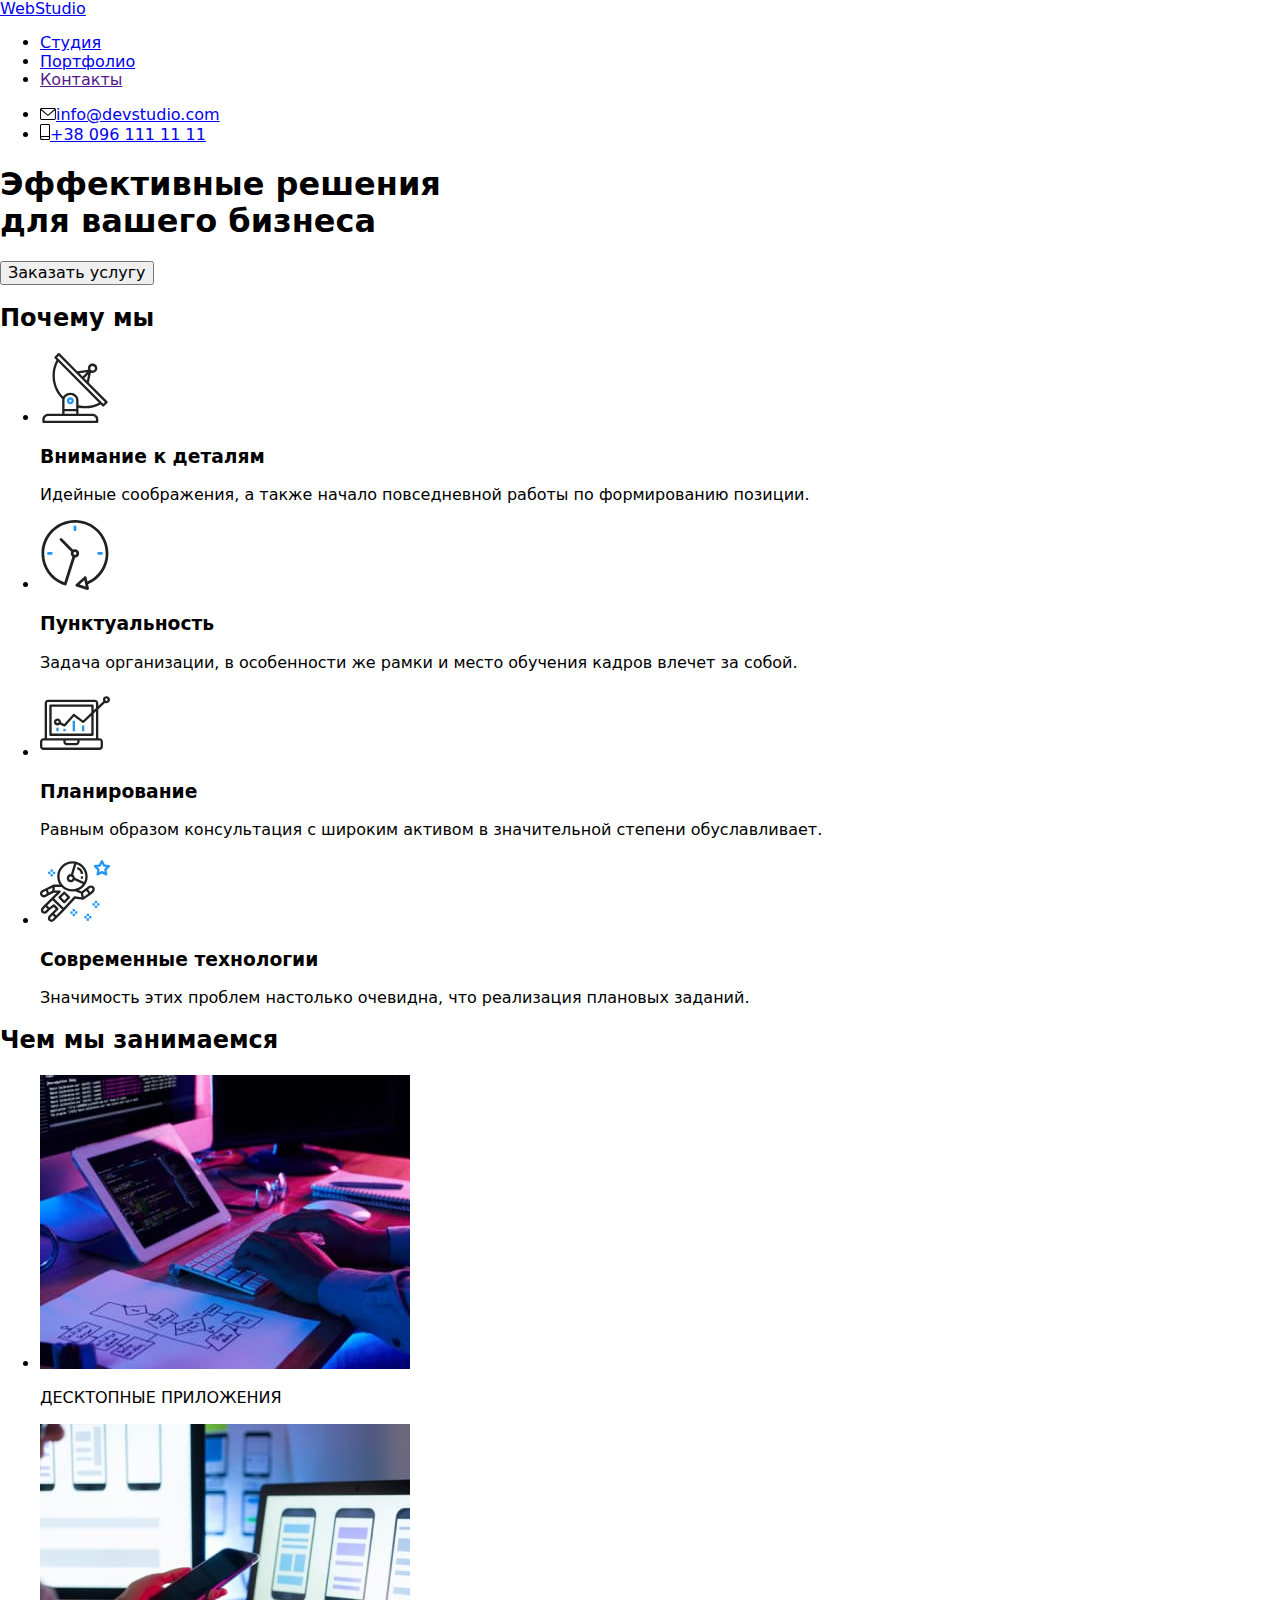
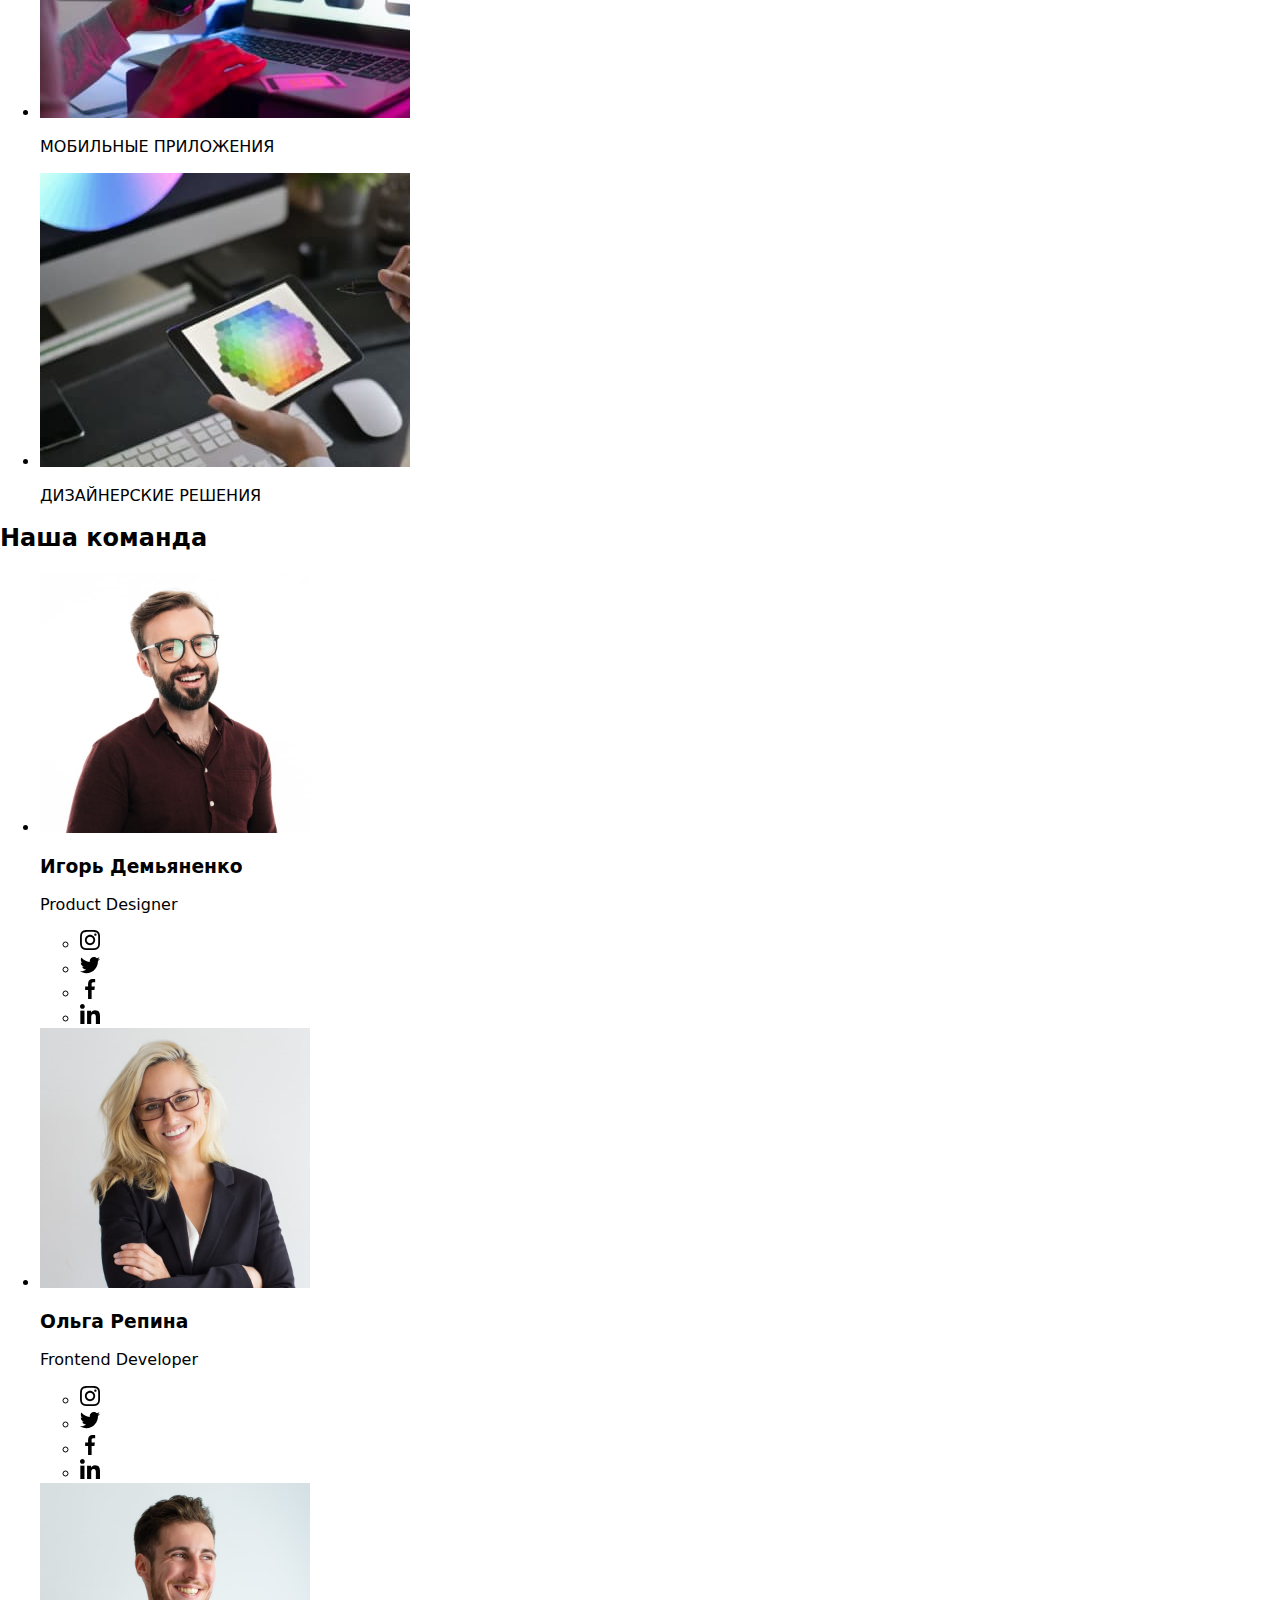
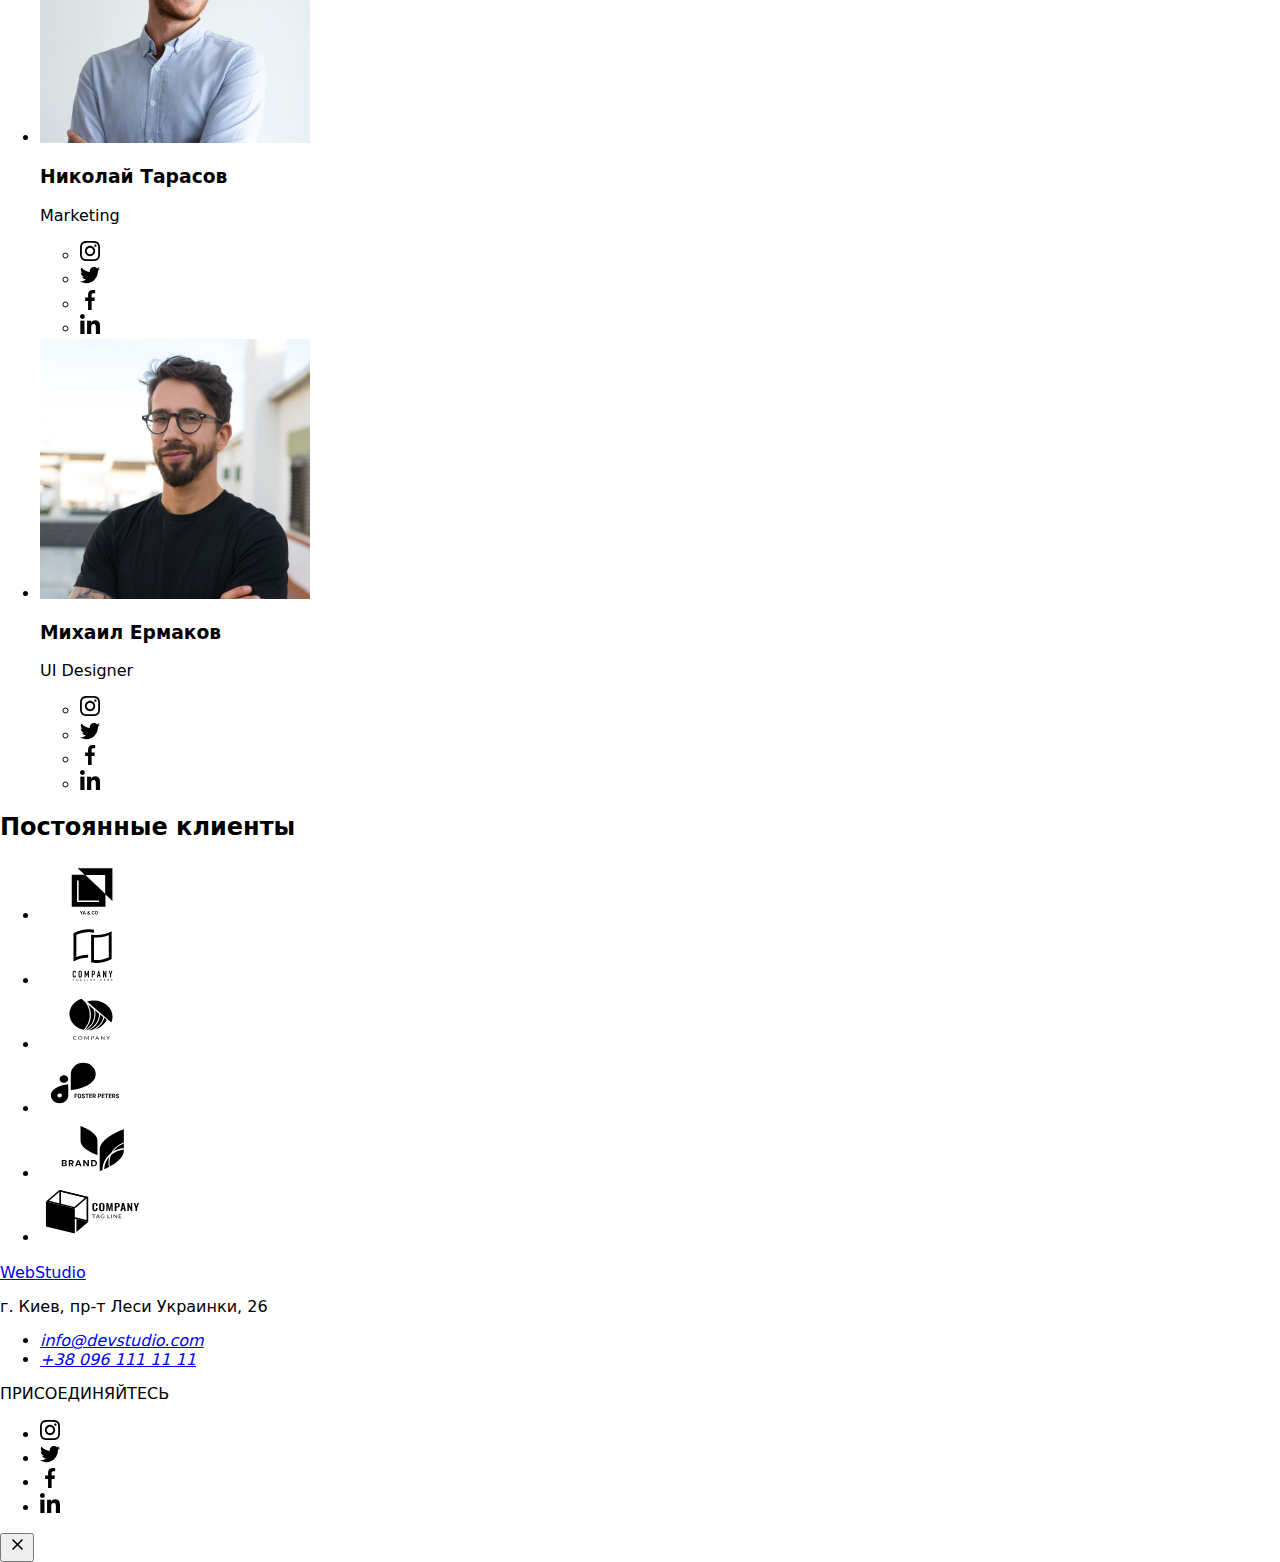
==== index.html @ 8358522f "Добавляет разметку макета" ====
<!DOCTYPE html>
<html lang="ru">

<head>
    <meta charset="UTF-8">
    <meta http-equiv="X-UA-Compatible" content="IE=edge">
    <meta name="viewport" content="width=device-width, initial-scale=1.0">
    <title>Document</title>
    <link href="https://fonts.googleapis.com/css2?family=Raleway:wght@700&family=Roboto:wght@400;500;700;900&display=swap"
        rel="stylesheet">
    <link rel="stylesheet" href="https://cdnjs.cloudflare.com/ajax/libs/modern-normalize/1.1.0/modern-normalize.min.css">
    <link rel="stylesheet" href="./css/styles.css">
</head>

<body>
    <!-- Шапка сайта -->
    <header class="page-header">
        <div class="container main-nav">
            <nav class="main-nav">
                <a href="/" class="logo">Web<span class="logo-header">Studio</span></a>
                <ul class="site-nav list">
                    <li class="item"><a href="./index.html" class="link current">Студия</a></li>
                    <li class="item"><a href="./portfolio.html" class="link">Портфолио</a></li>
                    <li class="item"><a href="" class="link">Контакты</a></li>
                </ul>
            </nav>
            <ul class="auth-nav list">
                <li class="item">
                    <a href="mailto:info@devstudio.com" class="link">
                        <svg class="icon" width="16" height="12">
                            <use href="./images/icons.svg#icon-envelope"></use>
                        </svg><span class="link-element">info@devstudio.com</span>
                    </a>
                </li>
                <li class="item">
                    <a href="tell:+380961111111" class="link">
                        <svg class="icon" width="10" height="16">
                            <use href="./images/icons.svg#icon-smartphone"></use>
                        </svg><span class="link-element">+38 096 111 11 11</span>
                    </a>
                </li>
            </ul>
        </div>
    </header>
        
    <main>
        <!-- Герой -->
        <section class="hero">
            <div class="container">
                <h1 class="hero-title">Эффективные решения<br /> для вашего бизнеса</h1>
                <button type="button" class="button" data-modal-open>Заказать услугу</button>
            </div>
        </section>

        <!-- Преимущества -->

        <section class="section-feature">
            <div class="container">
                <h2 class="visually-hidden">Почему мы</h2>
                <ul class="feature-list list">
                    <li class="feature-element">
                        <div class="feature-icon">
                            <svg width="70" height="70">
                                <use href="./images/icons.svg#icon-antenna-1"></use>
                            </svg>
                        </div>
                        <h3 class="title">Внимание к деталям</h3>
                        <p>Идейные соображения, а также начало повседневной работы по формированию позиции.</p>
                    </li>
                    <li class="feature-element">
                        <div class="feature-icon">
                            <svg width="70" height="70">
                                <use href="./images/icons.svg#icon-clock-1"></use>
                            </svg>
                        </div>
                        <h3 class="title">Пунктуальность</h3>
                        <p>Задача организации, в особенности же рамки и место обучения кадров влечет за собой.</p>
                    </li>
                    <li class="feature-element">
                        <div class="feature-icon">
                            <svg width="70" height="70">
                                <use href="./images/icons.svg#icon-diagram-1"></use>
                            </svg>
                        </div>
                        <h3 class="title">Планирование</h3>
                        <p>Равным образом консультация с широким активом в значительной степени обуславливает.</p>
                    </li>
                    <li class="feature-element">
                        <div class="feature-icon">
                            <svg width="70" height="70">
                                <use href="./images/icons.svg#icon-astronaut-1"></use>
                            </svg>
                        </div>
                        <h3 class="title">Современные технологии</h3>
                        <p>Значимость этих проблем настолько очевидна, что реализация плановых заданий.</p>
                    </li>
                </ul>
            </div>
        </section>

        <!-- Что делаем -->

        <section class="section">
            <div class="container">
                <h2 class="section-title">Чем мы занимаемся</h2>
                <ul class="list work">
                    <li class="work-element">
                        <img src="./images/box1.jpg" alt="Десктопные приложения" width="370">
                        <p class="work-text">ДЕСКТОПНЫЕ ПРИЛОЖЕНИЯ</p>
                    </li>
                    <li class="work-element">
                        <img src="./images/box2.jpg" alt="Мобильные приложения" width="370">
                        <p class="work-text">МОБИЛЬНЫЕ ПРИЛОЖЕНИЯ</p>
                    </li>
                    <li class="work-element">
                        <img src="./images/box3.jpg" alt="Дизайн" width="370">
                        <p class="work-text">ДИЗАЙНЕРСКИЕ РЕШЕНИЯ</p>
                    </li>
                </ul>
            </div>
        </section>

        <!-- Команда -->

        <section class="section team">
            <div class="container">
                <h2 class="section-title">Наша команда</h2>
                <ul class="team-list list">
                    <li class="team-element">
                        <img src="./images/img1.jpg" alt="Product Designer" width="270">
                        <div class="team-content">
                            <h3 class="title">Игорь Демьяненко</h3>
                            <p class="text">Product Designer</p>
                            <ul class="team-social-list list">
                                <li class="team-social-item">
                                    <a href="" class="team-social-link">
                                        <svg class="team-social-icon" width="20" height="20">
                                            <use href="./images/icons.svg#icon-instagram-2"></use>
                                        </svg>
                                    </a>
                                </li>
                                <li class="team-social-item">
                                    <a href="" class="team-social-link">
                                        <svg class="team-social-icon" width="20" height="20">
                                            <use href="./images/icons.svg#icon-twitter-1"></use>
                                        </svg>
                                    </a>
                                </li>
                                <li class="team-social-item">
                                    <a href="" class="team-social-link">
                                        <svg class="team-social-icon" width="20" height="20">
                                            <use href="./images/icons.svg#icon-facebook-1"></use>
                                        </svg>
                                    </a>
                                </li>
                                <li class="team-social-item">
                                    <a href="" class="team-social-link">
                                        <svg class="team-social-icon" width="20" height="20">
                                            <use href="./images/icons.svg#icon-linkedin-1"></use>
                                        </svg>
                                    </a>
                                </li>
                            </ul>
                        </div>
                    </li>
                    <li class="team-element">
                        <img src="./images/img2.jpg" alt="Frontend Developer" width="270">
                        <div class="team-content">
                            <h3 class="title">Ольга Репина</h3>
                            <p class="text">Frontend Developer</p>
                            <ul class="team-social-list list">
                                <li class="team-social-item">
                                    <a href="" class="team-social-link">
                                        <svg class="team-social-icon" width="20" height="20">
                                            <use href="./images/icons.svg#icon-instagram-2"></use>
                                        </svg>
                                    </a>
                                </li>
                                <li class="team-social-item">
                                    <a href="" class="team-social-link">
                                        <svg class="team-social-icon" width="20" height="20">
                                            <use href="./images/icons.svg#icon-twitter-1"></use>
                                        </svg>
                                    </a>
                                </li>
                                <li class="team-social-item">
                                    <a href="" class="team-social-link">
                                        <svg class="team-social-icon" width="20" height="20">
                                            <use href="./images/icons.svg#icon-facebook-1"></use>
                                        </svg>
                                    </a>
                                </li>
                                <li class="team-social-item">
                                    <a href="" class="team-social-link">
                                        <svg class="team-social-icon" width="20" height="20">
                                            <use href="./images/icons.svg#icon-linkedin-1"></use>
                                        </svg>
                                    </a>
                                </li>
                            </ul>
                        </div>
                    </li>
                    <li class="team-element">
                        <img src="./images/img3.jpg" alt="Marketing" width="270">
                        <div class="team-content">
                            <h3 class="title">Николай Тарасов</h3>
                            <p class="text">Marketing</p>
                            <ul class="team-social-list list">
                                <li class="team-social-item">
                                    <a href="" class="team-social-link">
                                        <svg class="team-social-icon" width="20" height="20">
                                            <use href="./images/icons.svg#icon-instagram-2"></use>
                                        </svg>
                                    </a>
                                </li>
                                <li class="team-social-item">
                                    <a href="" class="team-social-link">
                                        <svg class="team-social-icon" width="20" height="20">
                                            <use href="./images/icons.svg#icon-twitter-1"></use>
                                        </svg>
                                    </a>
                                </li>
                                <li class="team-social-item">
                                    <a href="" class="team-social-link">
                                        <svg class="team-social-icon" width="20" height="20">
                                            <use href="./images/icons.svg#icon-facebook-1"></use>
                                        </svg>
                                    </a>
                                </li>
                                <li class="team-social-item">
                                    <a href="" class="team-social-link">
                                        <svg class="team-social-icon" width="20" height="20">
                                            <use href="./images/icons.svg#icon-linkedin-1"></use>
                                        </svg>
                                    </a>
                                </li>
                            </ul>
                        </div>
                    </li>
                    <li class="team-element">
                        <img src="./images/img4.jpg" alt="UI Designer" width="270">
                        <div class="team-content">
                            <h3 class="title">Михаил Ермаков</h3>
                            <p class="text">UI Designer</p>
                            <ul class="team-social-list list">
                                <li class="team-social-item">
                                    <a href="" class="team-social-link">
                                        <svg class="team-social-icon" width="20" height="20">
                                            <use href="./images/icons.svg#icon-instagram-2"></use>
                                        </svg>
                                    </a>
                                </li>
                                <li class="team-social-item">
                                    <a href="" class="team-social-link">
                                        <svg class="team-social-icon" width="20" height="20">
                                            <use href="./images/icons.svg#icon-twitter-1"></use>
                                        </svg>
                                    </a>
                                </li>
                                <li class="team-social-item">
                                    <a href="" class="team-social-link">
                                        <svg class="team-social-icon" width="20" height="20">
                                            <use href="./images/icons.svg#icon-facebook-1"></use>
                                        </svg>
                                    </a>
                                </li>
                                <li class="team-social-item">
                                    <a href="" class="team-social-link">
                                        <svg class="team-social-icon" width="20" height="20">
                                            <use href="./images/icons.svg#icon-linkedin-1"></use>
                                        </svg>
                                    </a>
                                </li>
                            </ul>
                        </div>
                    </li>
                </ul>
            </div>
        </section>

        <!-- Клиенты -->
        <section class="section">
            <div class="container">
                <h2 class="section-title">Постоянные клиенты</h2>
                <ul class="clients-list list">
                    <li class="clients-item">
                        <a href="" class="clients-link">
                            <svg class="clients-icon" width="106" height="60">
                                <use href="./images/icons.svg#icon-Logo"></use>
                            </svg>
                        </a>
                    </li>
                    <li class="clients-item">
                        <a href="" class="clients-link">
                            <svg class="clients-icon" width="106" height="60">
                                <use href="./images/icons.svg#icon-Logo-1"></use>
                            </svg>
                        </a>
                    </li>
                    <li class="clients-item">
                        <a href="" class="clients-link">
                            <svg class="clients-icon" width="106" height="60">
                                <use href="./images/icons.svg#icon-Logo-2"></use>
                            </svg>
                        </a>
                    </li>
                    <li class="clients-item">
                        <a href="" class="clients-link">
                            <svg class="clients-icon" width="106" height="60">
                                <use href="./images/icons.svg#icon-Logo-3"></use>
                            </svg>
                        </a>
                    </li>
                    <li class="clients-item">
                        <a href="" class="clients-link">
                            <svg class="clients-icon" width="106" height="60">
                                <use href="./images/icons.svg#icon-Logo-4"></use>
                            </svg>
                        </a>
                    </li>
                    <li class="clients-item">
                        <a href="" class="clients-link">
                            <svg class="clients-icon" width="106" height="60">
                                <use href="./images/icons.svg#icon-Logo-5"></use>
                            </svg>
                        </a>
                    </li>
                </ul>
            </div>
        </section>
    </main>
    
    <!-- Футер -->

    <footer class="footer">
        <div class="container footer-element">
            <div class="footer-element-contact">
                <a href="/" class="logo logo-element">Web<span class="logo-footer">Studio</span></a>
                <p class="address contact-element">
                    г. Киев, пр-т Леси Украинки, 26
                </p>
                <address>
                    <ul class="contact list">
                        <li class="contact-element">
                            <a href="mailto:info@devstudio.com" class="link">info@devstudio.com</a>
                        </li>
                        <li class="contact-element">
                            <a href="tell:+380961111111" class="link">+38 096 111 11 11</a>
                        </li>
                    </ul>
                </address>
            </div>
            <div class="footer-element-social">
                <p class="social">ПРИСОЕДИНЯЙТЕСЬ</p>
                <ul class="social-list">
                    <li class="social-item list">
                        <a href="" class="social-link">
                            <svg class="social-icon" width="20" height="20">
                                <use href="./images/icons.svg#icon-instagram-2"></use>
                            </svg>
                        </a>
                    </li>
                    <li class="social-item list">
                        <a href="" class="social-link">
                            <svg class="social-icon" width="20" height="20">
                                <use href="./images/icons.svg#icon-twitter-1"></use>
                            </svg>
                        </a>
                    </li>
                    <li class="social-item list">
                        <a href="" class="social-link">
                            <svg class="social-icon" width="20" height="20">
                                <use href="./images/icons.svg#icon-facebook-1"></use>
                            </svg>
                        </a>
                    </li>
                    <li class="social-item list">
                        <a href="" class="social-link">
                            <svg class="social-icon" width="20" height="20">
                                <use href="./images/icons.svg#icon-linkedin-1"></use>
                            </svg>
                        </a>
                    </li>
                </ul>
            </div>
        </div>
    </footer>

    <div class="backdrop is-hidden" data-modal>
        <div class="modal">
            <button type="button" class="button-close" data-modal-close>
                <svg class="icon-close" width="18" height="18">
                    <use href="./images/icons.svg#icon-close-black-18dp-2-1"></use>
                </svg>
            </button>
        </div>
    </div>
    <script src="./js/modal.js"></script>
</body>

</html>
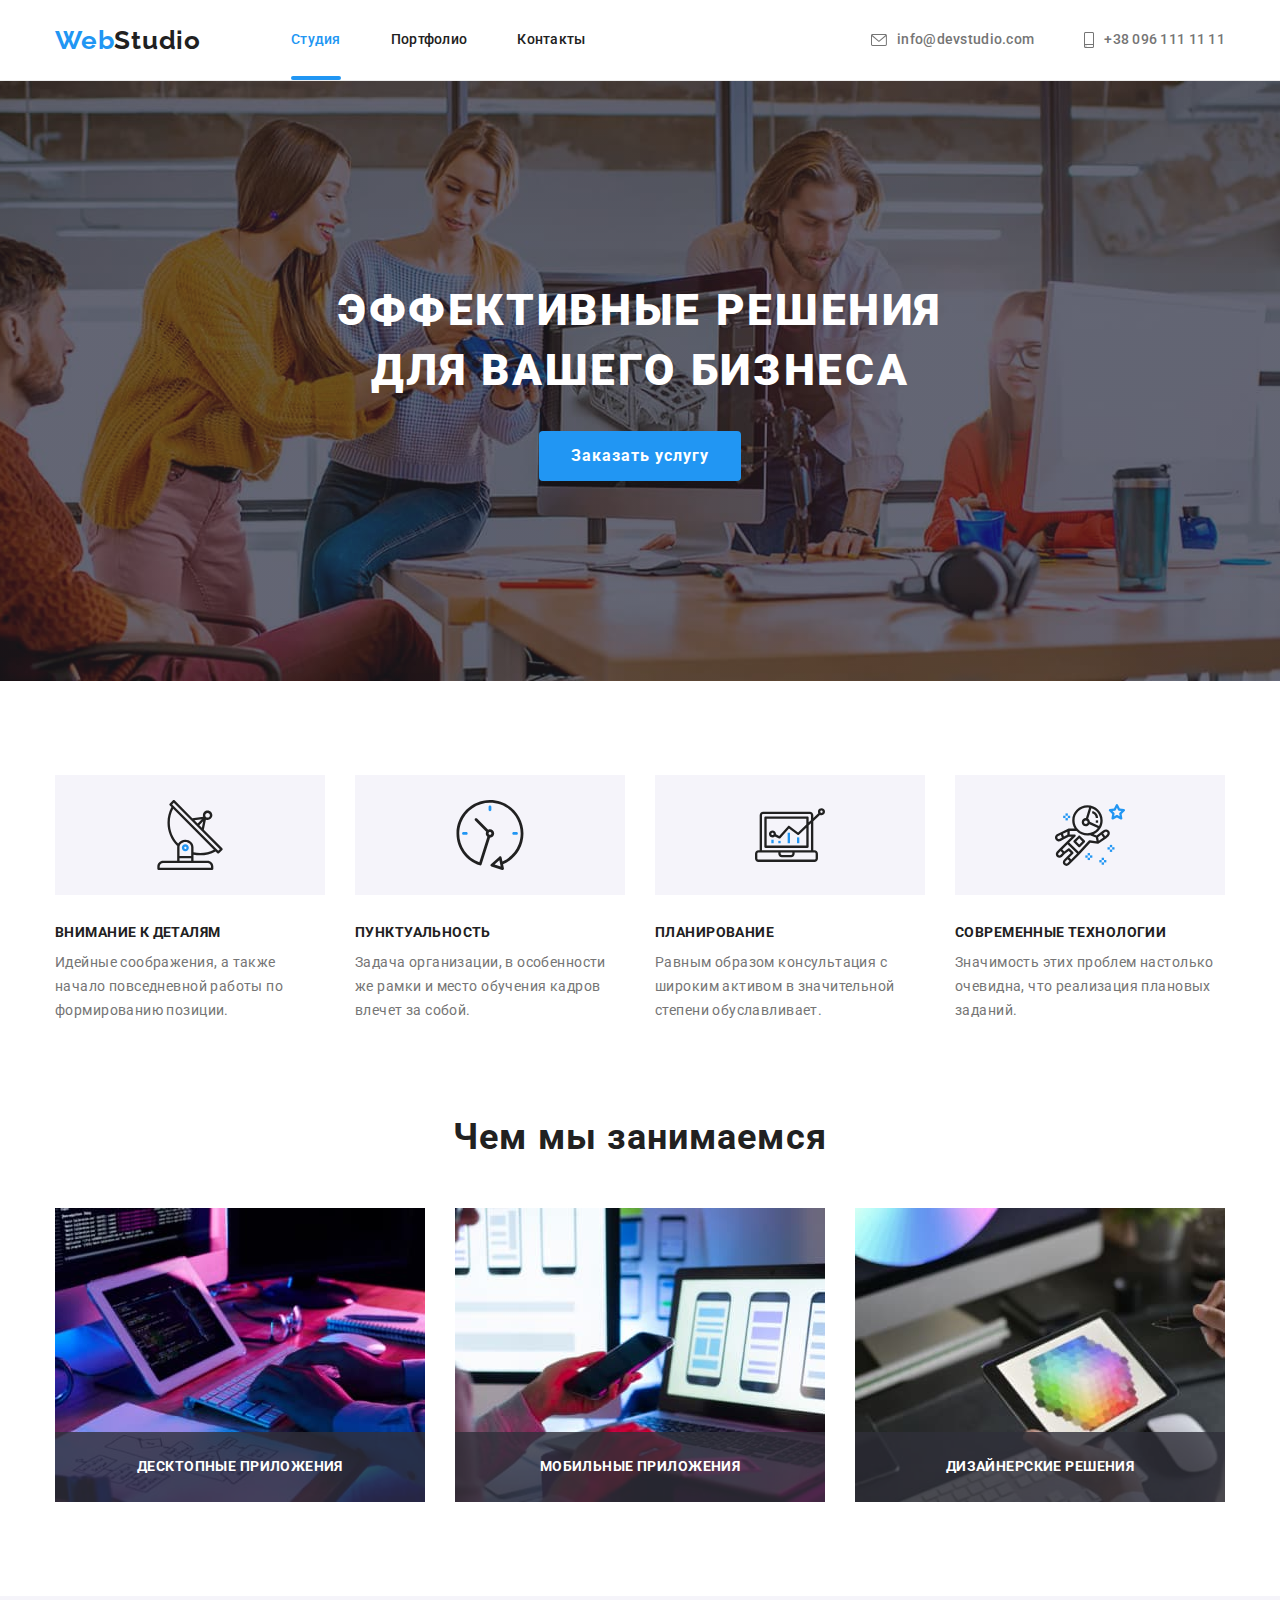
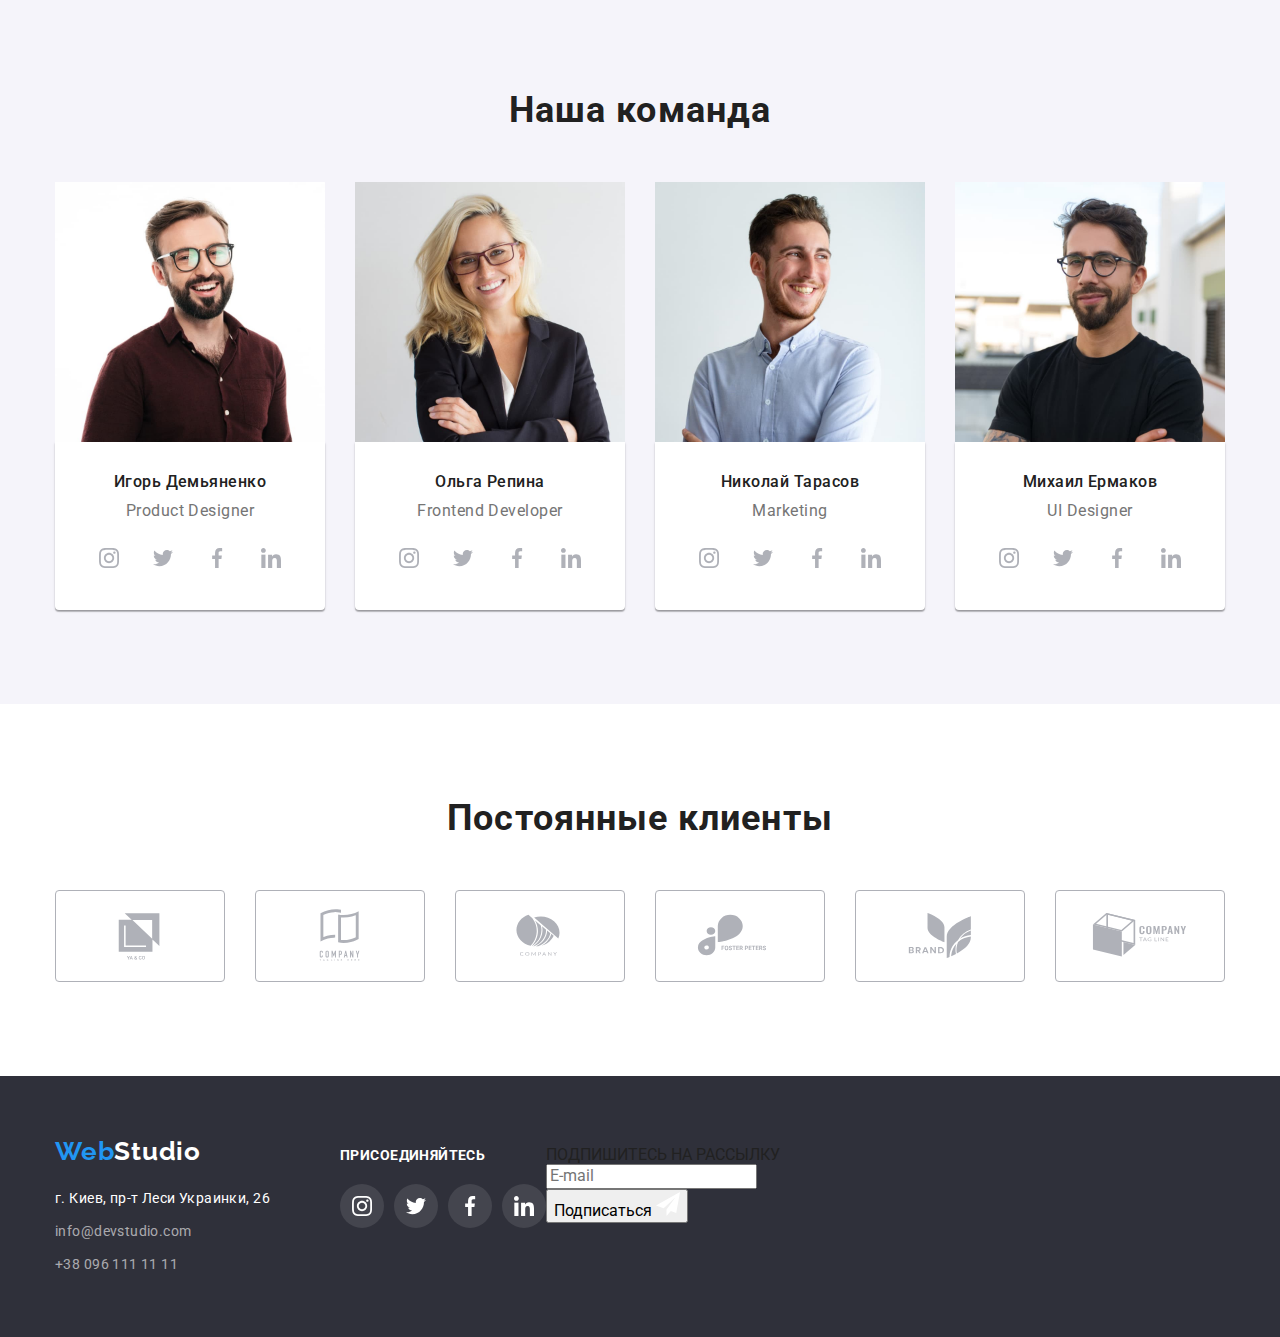
==== commit 8e637ce7: "Добавляет разметку футера" ====
--- a/index.html
+++ b/index.html
@@ -383,6 +383,24 @@
                     </li>
                 </ul>
             </div>
+            <div class="footer-subscription">
+                <p class="subscription">ПОДПИШИТЕСЬ НА РАССЫЛКУ</p>
+                <div class="subscription-element">
+                    <form action="" class="form-subscription">
+                        <div class="email-form">
+                            <label for="mail"></label>
+                            <input type="email" name="mail" id="mail" placeholder="E-mail">
+                        </div>
+                    </form>
+                    <div>
+                        <button type="submit" class="button-subscription">Подписаться
+                            <svg class="icon-subscription" width="24" height="24">
+                                <use href="./images/icons.svg#icon-icon-send"></use>
+                            </svg>
+                        </button>
+                    </div>
+                </div>
+            </div>
         </div>
     </footer>
 
--- a/css/styles.css
+++ b/css/styles.css
@@ -0,0 +1,726 @@
+:root {
+  --primary-text-color: #212121;
+  --text-color: #757575;
+  --accent-color: #2196f3;
+  --primary-white-color: #ffffff;
+  --background-color: #2f303a;
+  --btn-background-color: #f5f4fa;
+  --contact-text-color: rgba(255, 255, 255, 0.6);
+  --portfolio-border-color: #eeeeee;
+  --border-color: #ececec;
+  --icon-color: #afb1b8;
+  --background-icon: rgba(255, 255, 255, 0.1);
+  --portfolio-background-color: rgba(33, 150, 243, 0.9);
+  --work-background-color: rgba(47, 48, 58, 0.8);
+  --backdrop-color: rgba(0, 0, 0, 0.2);
+}
+
+p,
+h1,
+h2,
+h3,
+h4,
+h5,
+h6 {
+  margin: 0;
+}
+
+ul {
+  margin: 0;
+  padding: 0;
+}
+
+img {
+  display: block;
+}
+
+body {
+  color: var(--primary-text-color);
+  background-color: var(--primary-white-color);
+  font-family: Roboto, sans-serif;
+}
+
+.list {
+  list-style: none;
+}
+
+.visually-hidden {
+  position: absolute;
+  width: 1px;
+  height: 1px;
+  margin: -1px;
+  border: 0;
+  padding: 0;
+
+  white-space: nowrap;
+  clip-path: inset(100%);
+  clip: rect(0 0 0 0);
+  overflow: hidden;
+}
+
+/* Page header */
+
+.page-header {
+  border-bottom: 1px solid var(--border-color);
+  max-width: 1600px;
+  margin: 0 auto;
+}
+
+.logo {
+  color: var(--accent-color);
+  font-family: Raleway, sans;
+  font-weight: 700;
+  font-size: 26px;
+  line-height: 1.19;
+  letter-spacing: 0.03em;
+  text-decoration: none;
+}
+
+.logo-header {
+  color: var(--primary-text-color);
+}
+
+/* Main nav */
+
+.main-nav {
+  display: flex;
+  align-items: center;
+}
+
+.container {
+  width: 1200px;
+  padding-left: 15px;
+  padding-right: 15px;
+  margin: 0 auto;
+}
+
+/* Site nav */
+
+.site-nav {
+  display: flex;
+  margin-left: 90px;
+}
+
+.site-nav .item:not(:last-child) {
+  margin-right: 50px;
+}
+
+.site-nav .link {
+  position: relative;
+  display: block;
+  padding-top: 32px;
+  padding-bottom: 32px;
+
+  color: var(--primary-text-color);
+  font-weight: 500;
+  font-size: 14px;
+  line-height: 1.14;
+  letter-spacing: 0.02em;
+  text-decoration: none;
+
+  transition-property: color;
+  transition-duration: 250ms;
+  transition-timing-function: cubic-bezier(0.4, 0, 0.2, 1);
+}
+
+.site-nav .link:hover,
+.site-nav .link:focus {
+  color: var(--accent-color);
+}
+
+.link.current::after {
+  display: block;
+  content: '';
+  position: absolute;
+  bottom: 0;
+  left: 0;
+  width: 100%;
+  height: 4px;
+  border-radius: 2px;
+  background-color: var(--accent-color);
+}
+
+.site-nav .link.current {
+  color: var(--accent-color);
+}
+
+/* Auth nav */
+
+.auth-nav {
+  display: flex;
+  margin-left: auto;
+}
+
+.auth-nav .item + .item {
+  margin-left: 50px;
+}
+
+.auth-nav .link {
+  display: flex;
+  align-items: center;
+  padding-top: 32px;
+  padding-bottom: 32px;
+
+  color: var(--text-color);
+  font-weight: 500;
+  font-size: 14px;
+  line-height: 1.14;
+  letter-spacing: 0.02em;
+  text-decoration: none;
+
+  transition-property: color;
+  transition-duration: 250ms;
+  transition-timing-function: cubic-bezier(0.4, 0, 0.2, 1);
+}
+
+.link-element {
+  margin-left: 10px;
+}
+
+.icon {
+  fill: currentColor;
+}
+
+.auth-nav .link:hover,
+.auth-nav .link:focus {
+  color: var(--accent-color);
+}
+
+/* Hero */
+
+.hero {
+  background: var(--background-color);
+  background-image: linear-gradient(rgba(47, 48, 58, 0.4), rgba(47, 48, 58, 0.4)),
+    url(../images/img14.jpg);
+  background-repeat: no-repeat;
+  background-position: center;
+  background-size: cover;
+  max-width: 1600px;
+  margin: 0 auto;
+
+  text-align: center;
+  padding-top: 200px;
+  padding-bottom: 200px;
+}
+
+.hero-title {
+  color: var(--primary-white-color);
+  font-weight: 900;
+  font-size: 44px;
+  line-height: 1.36;
+  text-align: center;
+  letter-spacing: 0.06em;
+  text-transform: uppercase;
+
+  margin-bottom: 30px;
+}
+
+.button {
+  display: inline-block;
+  align-items: center;
+  cursor: pointer;
+  border-radius: 4px;
+  border: transparent;
+  padding: 10px 32px;
+  min-width: 200px;
+
+  color: var(--primary-white-color);
+  background-color: var(--accent-color);
+  font-weight: 700;
+  font-size: 16px;
+  line-height: 1.88;
+  text-align: center;
+  letter-spacing: 0.06em;
+  font-family: inherit;
+}
+
+/* Features */
+
+.section-feature {
+  padding-top: 94px;
+}
+
+.feature-list {
+  display: flex;
+
+  color: var(--text-color);
+  font-size: 14px;
+  line-height: 1.71;
+  letter-spacing: 0.03em;
+}
+
+.feature-list .title {
+  color: var(--primary-text-color);
+  font-weight: 700;
+  font-size: 14px;
+  line-height: 1.14;
+  letter-spacing: 0.03em;
+  text-transform: uppercase;
+
+  margin-bottom: 10px;
+}
+
+.feature-element {
+  width: 270px;
+}
+
+.feature-element:not(:last-child) {
+  margin-right: 30px;
+}
+
+.feature-icon {
+  height: 120px;
+  background-color: var(--btn-background-color);
+  display: flex;
+  align-items: center;
+  justify-content: center;
+  margin-bottom: 30px;
+}
+
+/* Section */
+
+.section {
+  padding-top: 94px;
+  padding-bottom: 94px;
+}
+
+.section-title {
+  font-weight: bold;
+  font-size: 36px;
+  line-height: 1.16;
+  text-align: center;
+  letter-spacing: 0.03em;
+
+  margin-bottom: 50px;
+}
+
+/* Work */
+
+.work {
+  display: flex;
+}
+.work-element:not(:last-child) {
+  margin-right: 30px;
+}
+
+.work-element {
+  position: relative;
+}
+
+.work-text {
+  position: absolute;
+  bottom: 0;
+  left: 0;
+  width: 100%;
+  height: 70px;
+  background-color: var(--work-background-color);
+
+  display: flex;
+  justify-content: center;
+  align-items: center;
+
+  font-style: normal;
+  font-weight: bold;
+  font-size: 14px;
+  line-height: 1.14;
+  text-align: center;
+  letter-spacing: 0.03em;
+  text-transform: uppercase;
+  color: var(--primary-white-color);
+}
+
+/* Team */
+
+.team {
+  background: var(--btn-background-color);
+  max-width: 1600px;
+  margin: 0 auto;
+}
+
+.team-element {
+  width: 270px;
+}
+
+.team-element:not(:last-child) {
+  margin-right: 30px;
+}
+
+.team-list {
+  display: flex;
+
+  color: var(--text-color);
+  font-size: 16px;
+  line-height: 1.19;
+  text-align: center;
+  letter-spacing: 0.03em;
+}
+
+.team-list .title {
+  color: var(--primary-text-color);
+  font-weight: 500;
+  font-size: 16px;
+  line-height: 1.19;
+  text-align: center;
+  letter-spacing: 0.03em;
+
+  margin-bottom: 10px;
+}
+
+.team-content {
+  padding-top: 30px;
+  padding-bottom: 30px;
+
+  background-color: var(--primary-white-color);
+  box-shadow: 0px 1px 3px rgba(0, 0, 0, 0.12), 0px 1px 1px rgba(0, 0, 0, 0.14),
+    0px 2px 1px rgba(0, 0, 0, 0.2);
+  border-radius: 0px 0px 4px 4px;
+}
+
+.text {
+  margin-bottom: 16px;
+}
+
+.team-social-list {
+  display: flex;
+  justify-content: center;
+}
+
+.team-social-item + .team-social-item {
+  margin-left: 10px;
+}
+
+.team-social-link {
+  width: 44px;
+  height: 44px;
+  border-radius: 50%;
+  display: flex;
+  align-items: center;
+  justify-content: center;
+  color: var(--icon-color);
+
+  transition-property: background-color, color;
+  transition-duration: 250ms;
+  transition-timing-function: cubic-bezier(0.4, 0, 0.2, 1);
+}
+
+.team-social-icon {
+  fill: currentColor;
+}
+
+.team-social-link:hover,
+.team-social-link:focus {
+  background-color: var(--accent-color);
+  color: var(--primary-white-color);
+}
+
+/* Clients */
+
+.clients-list {
+  display: flex;
+  justify-content: center;
+}
+
+.clients-item + .clients-item {
+  margin-left: 30px;
+}
+
+.clients-item {
+  width: 170px;
+  height: 92px;
+}
+
+.clients-link {
+  width: 100%;
+  height: 100%;
+  border: 1px solid var(--icon-color);
+  box-sizing: border-box;
+  border-radius: 4px;
+  display: flex;
+  align-items: center;
+  justify-content: center;
+  color: var(--icon-color);
+
+  transition-property: border-color, color;
+  transition-duration: 250ms;
+  transition-timing-function: cubic-bezier(0.4, 0, 0.2, 1);
+}
+
+.clients-icon {
+  fill: currentColor;
+}
+
+.clients-link:hover,
+.clients-link:focus {
+  border-color: var(--accent-color);
+  color: var(--accent-color);
+}
+
+/* Portfolio */
+
+.filtr {
+  display: flex;
+  justify-content: center;
+  margin-bottom: 50px;
+}
+.filtr-element:not(:last-child) {
+  margin-right: 8px;
+}
+
+.filtr .link {
+  color: var(--primary-text-color);
+  background-color: var(--btn-background-color);
+  font-weight: 500;
+  font-size: 16px;
+  line-height: 1.63;
+  text-align: center;
+  letter-spacing: 0.03em;
+  font-family: inherit;
+
+  cursor: pointer;
+  border-radius: 4px;
+  border: transparent;
+  padding: 6px 22px;
+
+  transition-property: color, background-color, box-shadow;
+  transition-duration: 250ms;
+  transition-timing-function: cubic-bezier(0.4, 0, 0.2, 1);
+}
+
+.filtr .link:hover,
+.filtr .link:focus {
+  color: var(--primary-white-color);
+  background-color: var(--accent-color);
+  box-shadow: 0px 1px 1px rgba(0, 0, 0, 0.12), 0px 4px 4px rgba(0, 0, 0, 0.06),
+    1px 4px 6px rgba(0, 0, 0, 0.16);
+}
+
+.portfolio-list {
+  display: flex;
+  flex-wrap: wrap;
+
+  font-size: 16px;
+  line-height: 1.88;
+  letter-spacing: 0.03em;
+}
+
+.portfolio-element {
+  width: 370px;
+  margin-right: 30px;
+  margin-bottom: 30px;
+  background: var(--primary-white-color);
+  box-sizing: border-box;
+}
+
+.portfolio-link {
+  display: block;
+  text-decoration: none;
+
+  transition-property: box-shadow;
+  transition-duration: 250ms;
+  transition-timing-function: cubic-bezier(0.4, 0, 0.2, 1);
+}
+
+.portfolio-link:hover,
+.portfolio-link:focus {
+  box-shadow: 0px 1px 1px rgba(0, 0, 0, 0.12), 0px 4px 4px rgba(0, 0, 0, 0.06),
+    1px 4px 6px rgba(0, 0, 0, 0.16);
+}
+
+.portfolio-element:nth-child(3n) {
+  margin-right: 0;
+}
+
+.portfolio-element:nth-last-child(-n + 3) {
+  margin-bottom: 0;
+}
+
+.portfolio-list .title {
+  margin-bottom: 4px;
+  color: var(--primary-text-color);
+  font-size: 18px;
+  line-height: 2;
+  letter-spacing: 0.06em;
+}
+
+.portfolio-content {
+  color: var(--text-color);
+  border-left: 1px solid var(--portfolio-border-color);
+  border-bottom: 1px solid var(--portfolio-border-color);
+  border-right: 1px solid var(--portfolio-border-color);
+  padding: 20px 24px;
+}
+
+.portfolio-overlay {
+  position: relative;
+  overflow: hidden;
+}
+
+.portfolio-link:hover .portfolio-overlay-text,
+.portfolio-link:focus .portfolio-overlay-text {
+  transform: translateY(0);
+}
+
+.portfolio-overlay-text {
+  position: absolute;
+  top: 0;
+  left: 0;
+  width: 100%;
+  height: 100%;
+  padding: 63px 24px;
+  font-weight: 400;
+  font-size: 18px;
+  line-height: 1.56;
+  letter-spacing: 0.03em;
+  color: var(--primary-white-color);
+  background-color: var(--portfolio-background-color);
+
+  transform: translateY(100%);
+  transition: transform 250ms cubic-bezier(0.4, 0, 0.2, 1);
+}
+
+/* Footer */
+
+.footer {
+  background: var(--background-color);
+  max-width: 1600px;
+  margin: 0 auto;
+  padding-top: 60px;
+  padding-bottom: 60px;
+}
+
+.footer-element {
+  display: flex;
+  align-items: baseline;
+}
+
+.footer-element-contact {
+  margin-right: 70px;
+}
+
+.logo-footer {
+  color: var(--primary-white-color);
+}
+
+.logo-element {
+  display: block;
+  margin-bottom: 20px;
+}
+
+.address {
+  color: var(--primary-white-color);
+  font-size: 14px;
+  line-height: 1.71;
+  letter-spacing: 0.03em;
+  text-decoration: none;
+}
+
+.contact .link {
+  color: var(--contact-text-color);
+  font-style: normal;
+  font-size: 14px;
+  line-height: 1.71;
+  letter-spacing: 0.03em;
+  text-decoration: none;
+
+  transition-property: color;
+  transition-duration: 250ms;
+  transition-timing-function: cubic-bezier(0.4, 0, 0.2, 1);
+}
+
+.contact .link:hover,
+.contact .link:focus {
+  color: var(--accent-color);
+}
+
+.contact-element:not(:last-child) {
+  margin-bottom: 9px;
+}
+
+.social {
+  font-weight: bold;
+  font-size: 14px;
+  line-height: 1.14;
+  letter-spacing: 0.03em;
+  text-transform: uppercase;
+  color: var(--primary-white-color);
+  margin-bottom: 20px;
+}
+
+.social-list {
+  display: flex;
+  justify-content: center;
+}
+
+.social-item + .social-item {
+  margin-left: 10px;
+}
+
+.social-link {
+  width: 44px;
+  height: 44px;
+  border-radius: 50%;
+  display: flex;
+  align-items: center;
+  justify-content: center;
+  color: var(--primary-white-color);
+  background-color: var(--background-icon);
+
+  transition-property: background-color;
+  transition-duration: 250ms;
+  transition-timing-function: cubic-bezier(0.4, 0, 0.2, 1);
+}
+
+.social-icon {
+  fill: currentColor;
+}
+
+.social-link:hover,
+.social-link:focus {
+  background-color: var(--accent-color);
+}
+
+/* Modal */
+
+.backdrop {
+  position: fixed;
+  top: 0;
+  left: 0;
+  width: 100%;
+  height: 100%;
+  background-color: var(--backdrop-color);
+  transition: opacity 250ms cubic-bezier(0.4, 0, 0.2, 1),
+    visibility 250ms cubic-bezier(0.4, 0, 0.2, 1);
+}
+
+.backdrop.is-hidden {
+  opacity: 0;
+  pointer-events: none;
+  visibility: hidden;
+}
+
+.modal {
+  position: absolute;
+  top: 50%;
+  left: 50%;
+  transform: translate(-50%, -50%);
+  min-width: 528px;
+  min-height: 581px;
+  background-color: var(--primary-white-color);
+}
+
+.button-close {
+  position: absolute;
+  top: 0;
+  right: 0;
+  display: flex;
+  align-items: center;
+  justify-content: center;
+  width: 30px;
+  height: 30px;
+  margin: 8px;
+  border-radius: 50%;
+  background: var(--primary-white-color);
+  border: 1px solid rgba(0, 0, 0, 0.1);
+  box-sizing: border-box;
+  cursor: pointer;
+}
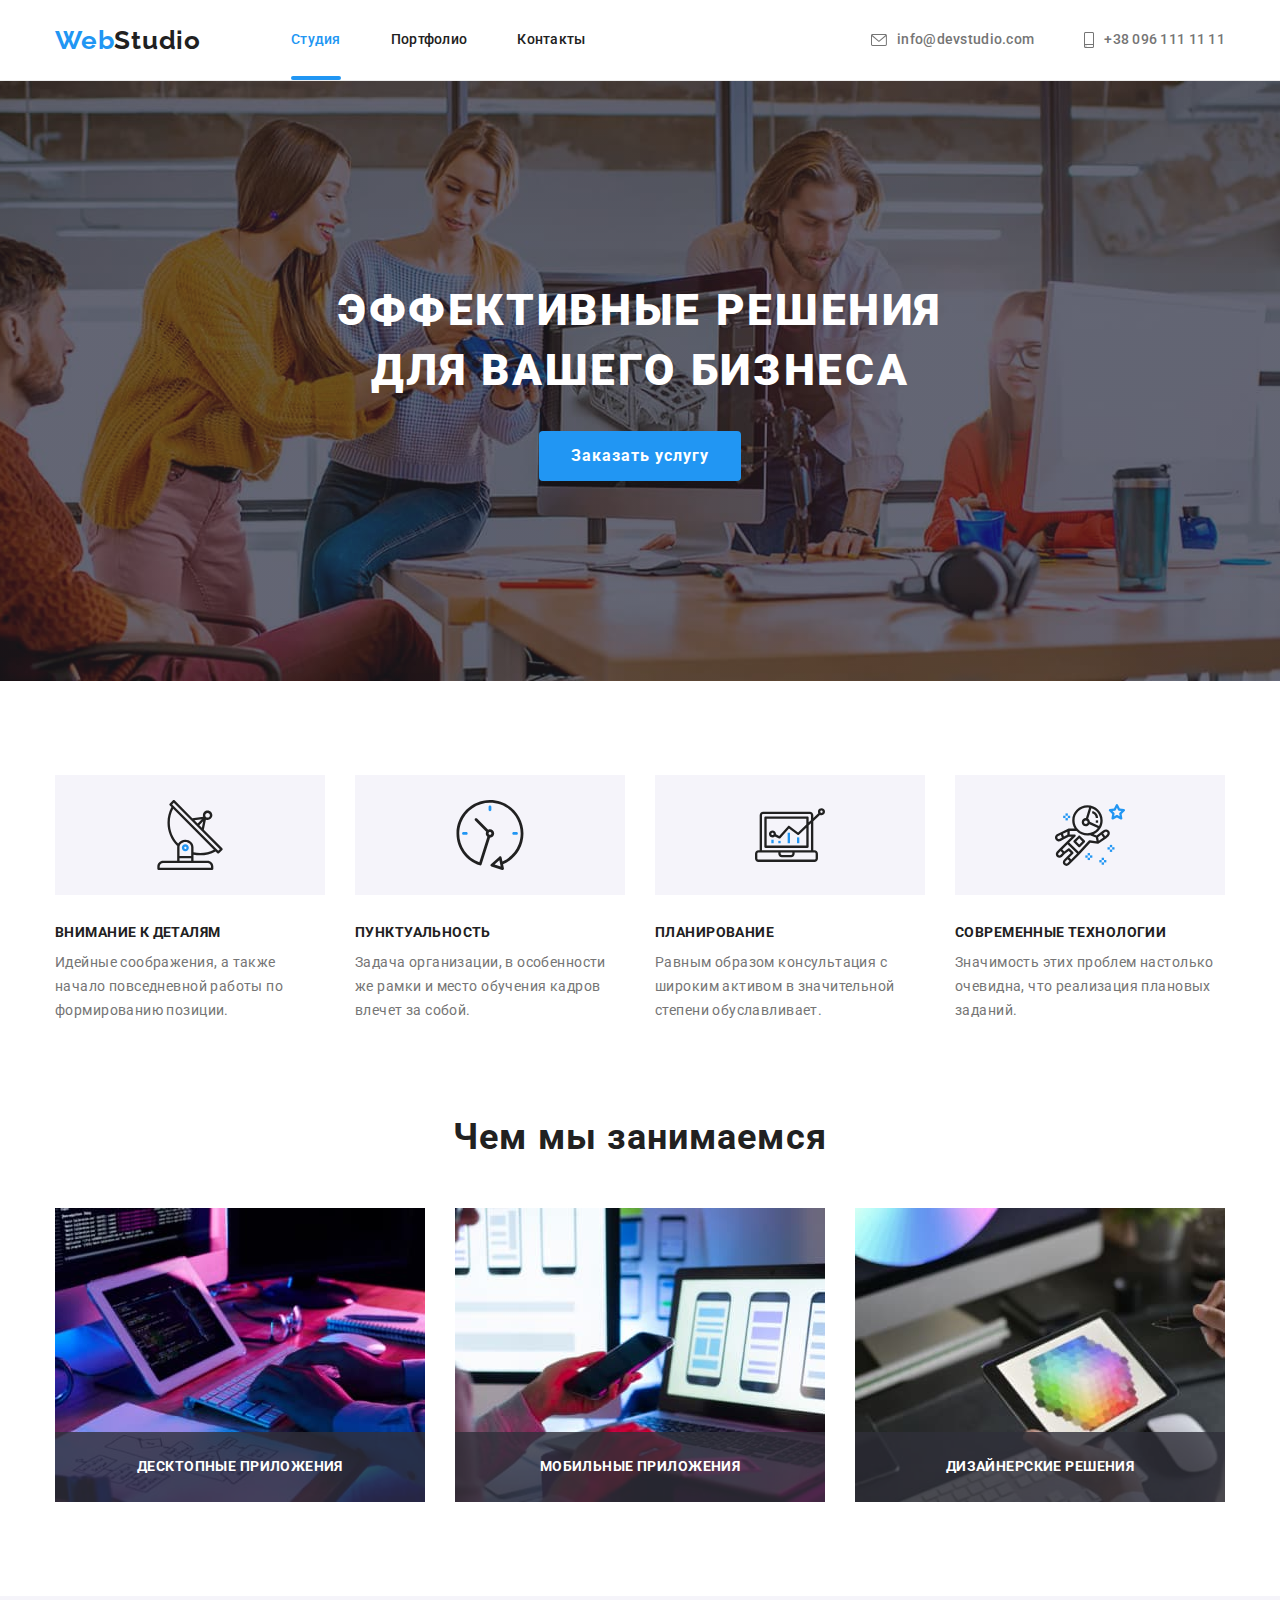
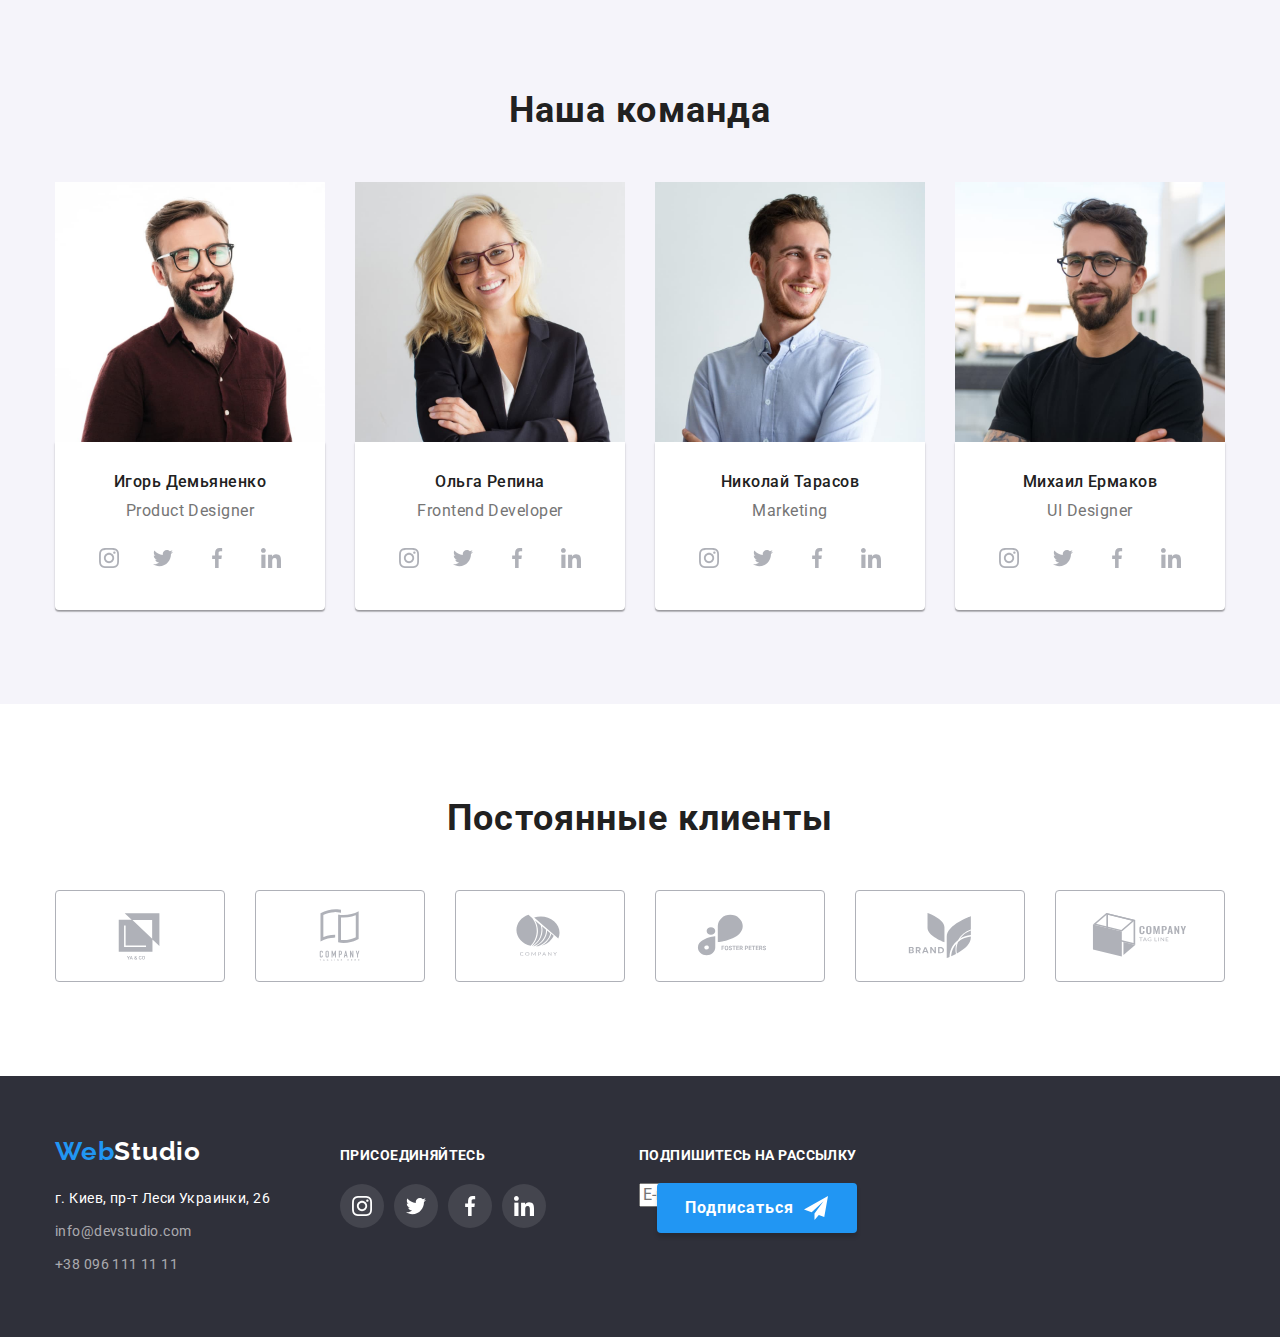
==== commit 44be65cd: "Добавляет разметку футера" ====
--- a/index.html
+++ b/index.html
@@ -387,18 +387,14 @@
                 <p class="subscription">ПОДПИШИТЕСЬ НА РАССЫЛКУ</p>
                 <div class="subscription-element">
                     <form action="" class="form-subscription">
-                        <div class="email-form">
-                            <label for="mail"></label>
-                            <input type="email" name="mail" id="mail" placeholder="E-mail">
-                        </div>
-                    </form>
-                    <div>
+                        <label for="mail"></label>
+                        <input type="email" name="mail" id="mail" placeholder="E-mail">
                         <button type="submit" class="button-subscription">Подписаться
                             <svg class="icon-subscription" width="24" height="24">
                                 <use href="./images/icons.svg#icon-icon-send"></use>
                             </svg>
                         </button>
-                    </div>
+                    </form>   
                 </div>
             </div>
         </div>
@@ -411,6 +407,57 @@
                     <use href="./images/icons.svg#icon-close-black-18dp-2-1"></use>
                 </svg>
             </button>
+            <form class="modal-form" action="">
+                <p class="modal-text">Оставьте свои данные, мы вам перезвоним</p>
+                <div class="form-field margin">
+                    <label for="name">Имя
+                        <span>
+                            <input type="name" name="name" id="name">
+                            <svg class="modal-icon" width="18" height="18">
+                                <use href="./images/icons.svg#icon-person-black-18dp-1"></use>
+                            </svg>
+                        </span>
+                    </label>
+                </div>
+                <div class="form-field">
+                    <label for="tel">Телефон
+                        <span class="form-field-element">
+                            <input type="tel" name="tel" id="tel">
+                            <svg class="modal-icon" width="18" height="18">
+                                <use href="./images/icons.svg#icon-phone-black-18dp-1"></use>
+                            </svg>
+                        </span>
+                    </label>
+                </div>
+                <div class="form-field">
+                    <label for="mail">Почта
+                        <span>
+                            <input type="email" name="mail" id="mail">
+                            <svg class="modal-icon" width="18" height="18">
+                                <use href="./images/icons.svg#icon-email-black-18dp-1"></use>
+                            </svg>
+                        </span>
+                    </label>
+                </div>
+                <div class="form-field">
+                    <label for="comment">Комментарий</label>
+                    <textarea class="modal-textarea" name="comment" id="comment" placeholder="Введите текст"></textarea>
+                </div>
+                <div class="checkbox">
+                    <label for="agree">
+                        <input type="checkbox" name="checkbox">
+                        <svg class="checkbox-icon" width="16" height="15">
+                            <use href="./images/icons.svg#icon-Vector-1"></use>
+                        </svg>
+                        <span class="checkbox-text">Соглашаюсь с рассылкой и принимаю
+                            <a href="" class="checkbox-link">Условия договора</a>
+                        </span>
+                    </label>
+                </div>
+                <div class="modal-send">
+                    <button class="modal-send-button" type="submit">Отправить</button>
+                </div>
+            </form>
         </div>
     </div>
     <script src="./js/modal.js"></script>
--- a/css/styles.css
+++ b/css/styles.css
@@ -636,6 +636,8 @@
   margin-bottom: 9px;
 }
 
+/* Social */
+
 .social {
   font-weight: bold;
   font-size: 14px;
@@ -677,6 +679,82 @@
 .social-link:hover,
 .social-link:focus {
   background-color: var(--accent-color);
+}
+
+.footer-element-social {
+  margin-right: 93px;
+}
+
+/* Subscription */
+
+.footer-subsciption {
+  display: flex;
+  justify-content: center;
+}
+
+.subscription {
+  font-style: normal;
+  font-weight: bold;
+  font-size: 14px;
+  line-height: 16px;
+  letter-spacing: 0.03em;
+  text-transform: uppercase;
+  color: var(--primary-white-color);
+  margin-bottom: 20px;
+}
+
+.subscription-element {
+  position: relative;
+}
+
+.form-subscription {
+  margin: 0 auto;
+}
+
+.email-form input {
+  width: 358px;
+  padding: 15px 16px;
+  background: inherit;
+  border: 1px solid rgba(255, 255, 255, 0.3);
+  box-sizing: border-box;
+  filter: drop-shadow(0px 4px 4px rgba(0, 0, 0, 0.15));
+  border-radius: 4px;
+}
+
+.email-form input::placeholder {
+  font-size: 16px;
+  line-height: 1.25;
+  letter-spacing: 0.03em;
+  color: var(--contact-text-color);
+}
+
+.button-subscription {
+  position: absolute;
+  top: 0;
+  right: 0;
+  display: flex;
+  align-items: center;
+  justify-content: center;
+  cursor: pointer;
+  box-shadow: 0px 4px 4px rgba(0, 0, 0, 0.15);
+  border-radius: 4px;
+  border: transparent;
+  padding-top: 10px;
+  padding-bottom: 10px;
+  min-width: 200px;
+
+  color: var(--primary-white-color);
+  background-color: var(--accent-color);
+  font-weight: bold;
+  font-size: 16px;
+  line-height: 1.88;
+  text-align: center;
+  letter-spacing: 0.06em;
+  font-family: inherit;
+}
+
+.icon-subscription {
+  margin-left: 10px;
 }
 
 /* Modal */
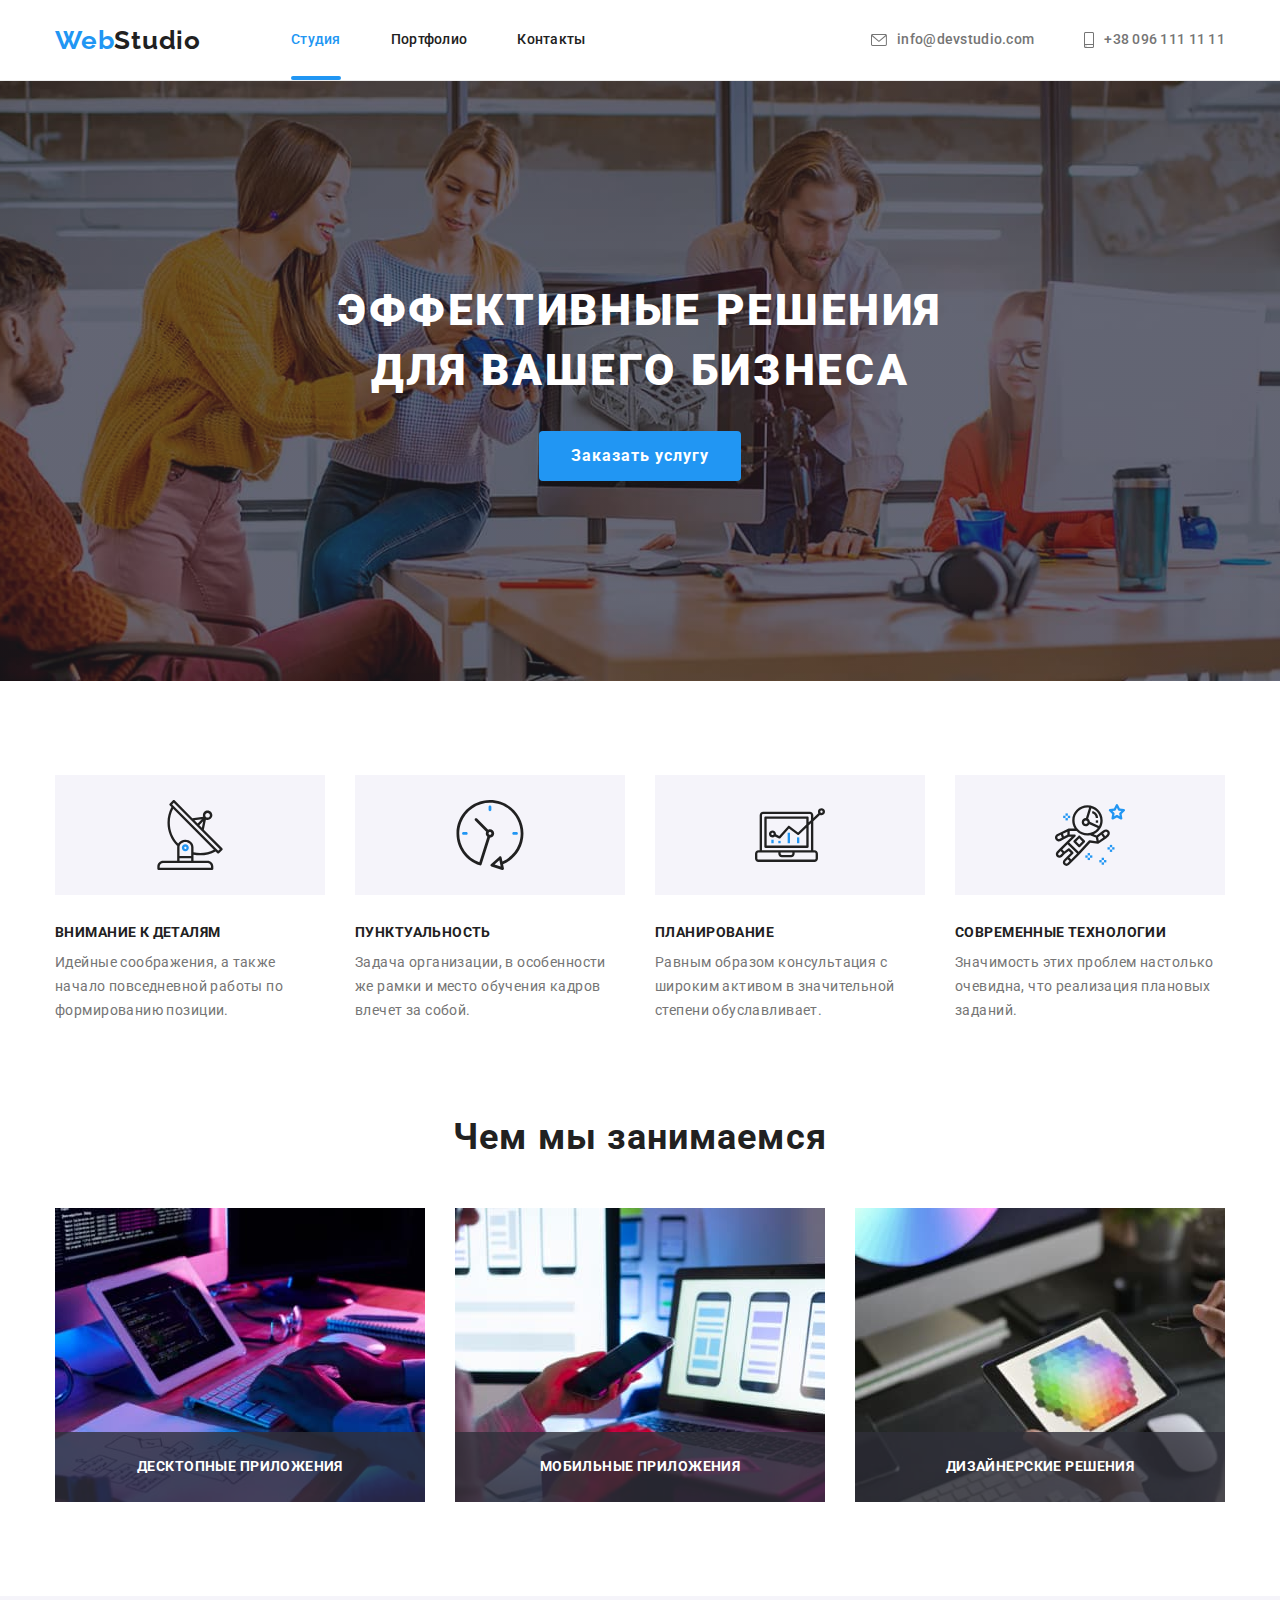
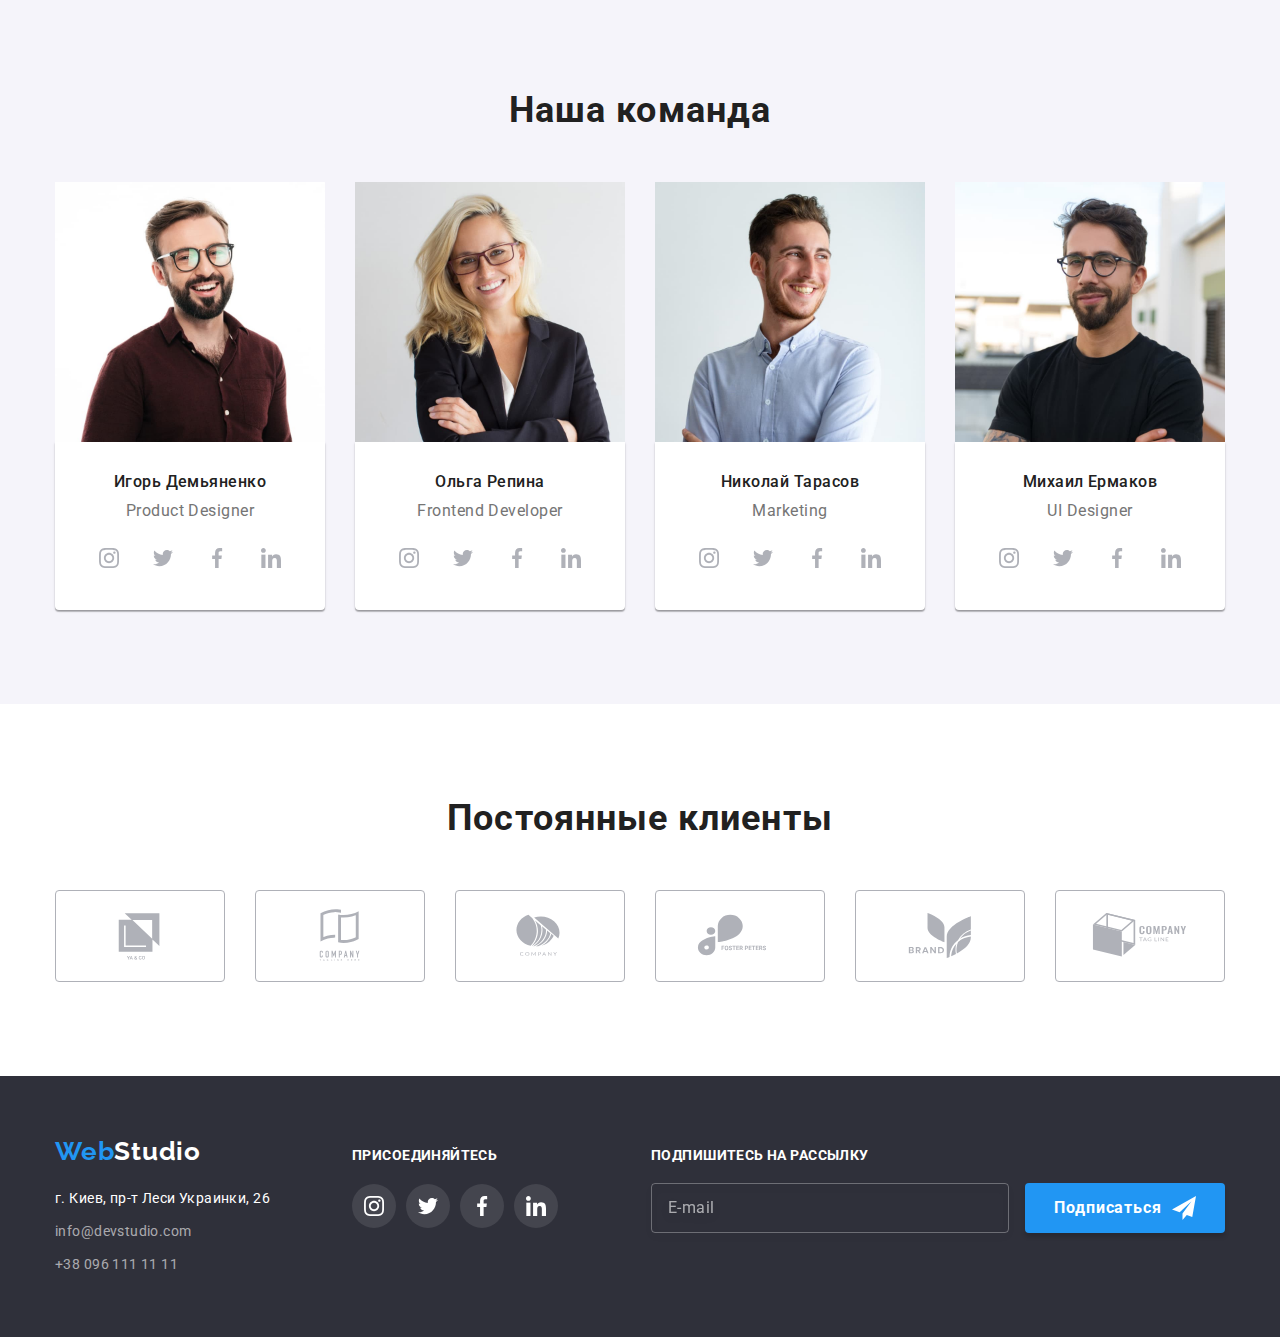
==== commit d975daf4: "Добавляет разметку модалки" ====
--- a/index.html
+++ b/index.html
@@ -412,7 +412,7 @@
                 <div class="form-field margin">
                     <label for="name">Имя
                         <span>
-                            <input type="name" name="name" id="name">
+                            <input type="name" name="name">
                             <svg class="modal-icon" width="18" height="18">
                                 <use href="./images/icons.svg#icon-person-black-18dp-1"></use>
                             </svg>
@@ -421,8 +421,8 @@
                 </div>
                 <div class="form-field">
                     <label for="tel">Телефон
-                        <span class="form-field-element">
-                            <input type="tel" name="tel" id="tel">
+                        <span>
+                            <input type="tel" name="tel">
                             <svg class="modal-icon" width="18" height="18">
                                 <use href="./images/icons.svg#icon-phone-black-18dp-1"></use>
                             </svg>
@@ -432,7 +432,7 @@
                 <div class="form-field">
                     <label for="mail">Почта
                         <span>
-                            <input type="email" name="mail" id="mail">
+                            <input type="email" name="mail">
                             <svg class="modal-icon" width="18" height="18">
                                 <use href="./images/icons.svg#icon-email-black-18dp-1"></use>
                             </svg>
@@ -441,10 +441,10 @@
                 </div>
                 <div class="form-field">
                     <label for="comment">Комментарий</label>
-                    <textarea class="modal-textarea" name="comment" id="comment" placeholder="Введите текст"></textarea>
+                    <textarea class="modal-textarea" name="comment" placeholder="Введите текст"></textarea>
                 </div>
                 <div class="checkbox">
-                    <label for="agree">
+                    <label>
                         <input type="checkbox" name="checkbox">
                         <svg class="checkbox-icon" width="16" height="15">
                             <use href="./images/icons.svg#icon-Vector-1"></use>
--- a/css/styles.css
+++ b/css/styles.css
@@ -595,6 +595,7 @@
 
 .footer-element-contact {
   margin-right: 70px;
+  flex-grow: 1;
 }
 
 .logo-footer {
@@ -703,15 +704,11 @@
   margin-bottom: 20px;
 }
 
-.subscription-element {
-  position: relative;
-}
-
 .form-subscription {
   margin: 0 auto;
 }
 
-.email-form input {
+.subscription-element input {
   width: 358px;
   padding: 15px 16px;
   background: inherit;
@@ -719,9 +716,10 @@
   box-sizing: border-box;
   filter: drop-shadow(0px 4px 4px rgba(0, 0, 0, 0.15));
   border-radius: 4px;
-}
-
-.email-form input::placeholder {
+  margin-right: 12px;
+}
+
+.subscription-element input::placeholder {
   font-size: 16px;
   line-height: 1.25;
   letter-spacing: 0.03em;
@@ -729,10 +727,7 @@
 }
 
 .button-subscription {
-  position: absolute;
-  top: 0;
-  right: 0;
-  display: flex;
+  display: inline-flex;
   align-items: center;
   justify-content: center;
   cursor: pointer;
@@ -797,8 +792,165 @@
   height: 30px;
   margin: 8px;
   border-radius: 50%;
+  color: var(--primary-text-color);
   background: var(--primary-white-color);
   border: 1px solid rgba(0, 0, 0, 0.1);
   box-sizing: border-box;
   cursor: pointer;
-}
+
+  transition-property: color;
+  transition-duration: 250ms;
+  transition-timing-function: cubic-bezier(0.4, 0, 0.2, 1);
+}
+
+.icon-close {
+  fill: currentColor;
+}
+
+.button-close:hover,
+.button-close:focus {
+  color: var(--accent-color);
+}
+
+.modal-form {
+  width: 528px;
+  margin: 0 auto;
+  padding: 40px;
+  background: var(--primary-white-color);
+  box-shadow: 0px 1px 3px rgba(0, 0, 0, 0.12), 0px 1px 1px rgba(0, 0, 0, 0.14),
+    0px 2px 1px rgba(0, 0, 0, 0.2);
+  border-radius: 4px;
+}
+
+.margin {
+  margin-top: 12px;
+}
+
+.modal-text {
+  font-weight: bold;
+  font-size: 20px;
+  line-height: 1.15;
+  text-align: center;
+  letter-spacing: 0.03em;
+  color: var(--primary-text-color);
+}
+
+.form-field {
+  display: flex;
+  flex-direction: column;
+}
+
+.form-field + .form-field {
+  margin-top: 10px;
+}
+
+.form-field span {
+  position: relative;
+}
+
+.form-field label {
+  font-size: 12px;
+  line-height: 14px;
+  letter-spacing: 0.01em;
+  color: var(--text-color);
+}
+
+.form-field input {
+  width: 100%;
+  border: 1px solid rgba(33, 33, 33, 0.2);
+  box-sizing: border-box;
+  border-radius: 4px;
+  padding: 14px;
+  margin-top: 4px;
+  color: var(--primary-text-color);
+
+  transition-property: border, color;
+  transition-duration: 250ms;
+  transition-timing-function: cubic-bezier(0.4, 0, 0.2, 1);
+}
+
+.modal-icon {
+  position: absolute;
+  top: 0;
+  left: 0;
+  margin-left: 15px;
+  fill: currentColor;
+}
+
+.form-field input:hover,
+.form-field input:focus {
+  border: 1px solid var(--accent-color);
+  color: var(--accent-color);
+}
+
+.form-field textarea::placeholder {
+  padding: 12px 16px;
+  font-size: 12px;
+  line-height: 14px;
+  letter-spacing: 0.01em;
+  color: rgba(117, 117, 117, 0.5);
+}
+
+.modal-textarea {
+  resize: none;
+  height: 120px;
+  border: 1px solid rgba(33, 33, 33, 0.2);
+  box-sizing: border-box;
+  border-radius: 4px;
+  margin-top: 4px;
+}
+
+.textarea {
+  margin-bottom: 20px;
+}
+
+.checkbox {
+  margin-top: 20px;
+}
+
+.checkbox label {
+  display: flex;
+  justify-content: center;
+}
+
+.checkbox-icon {
+  margin-right: 9px;
+}
+
+.checkbox-text {
+  font-size: 14px;
+  line-height: 1.71;
+  letter-spacing: 0.03em;
+  color: var(--text-color);
+}
+
+.checkbox-link {
+  color: var(--accent-color);
+}
+
+.modal-send {
+  display: flex;
+  justify-content: center;
+  margin-top: 30px;
+}
+
+.modal-send-button {
+  display: inline-flex;
+  align-items: center;
+  justify-content: center;
+  cursor: pointer;
+  box-shadow: 0px 4px 4px rgba(0, 0, 0, 0.15);
+  border-radius: 4px;
+  border: transparent;
+  padding: 10px 55px;
+  min-width: 200px;
+
+  color: var(--primary-white-color);
+  background-color: var(--accent-color);
+  font-weight: bold;
+  font-size: 16px;
+  line-height: 1.88;
+  text-align: center;
+  letter-spacing: 0.06em;
+  font-family: inherit;
+}
